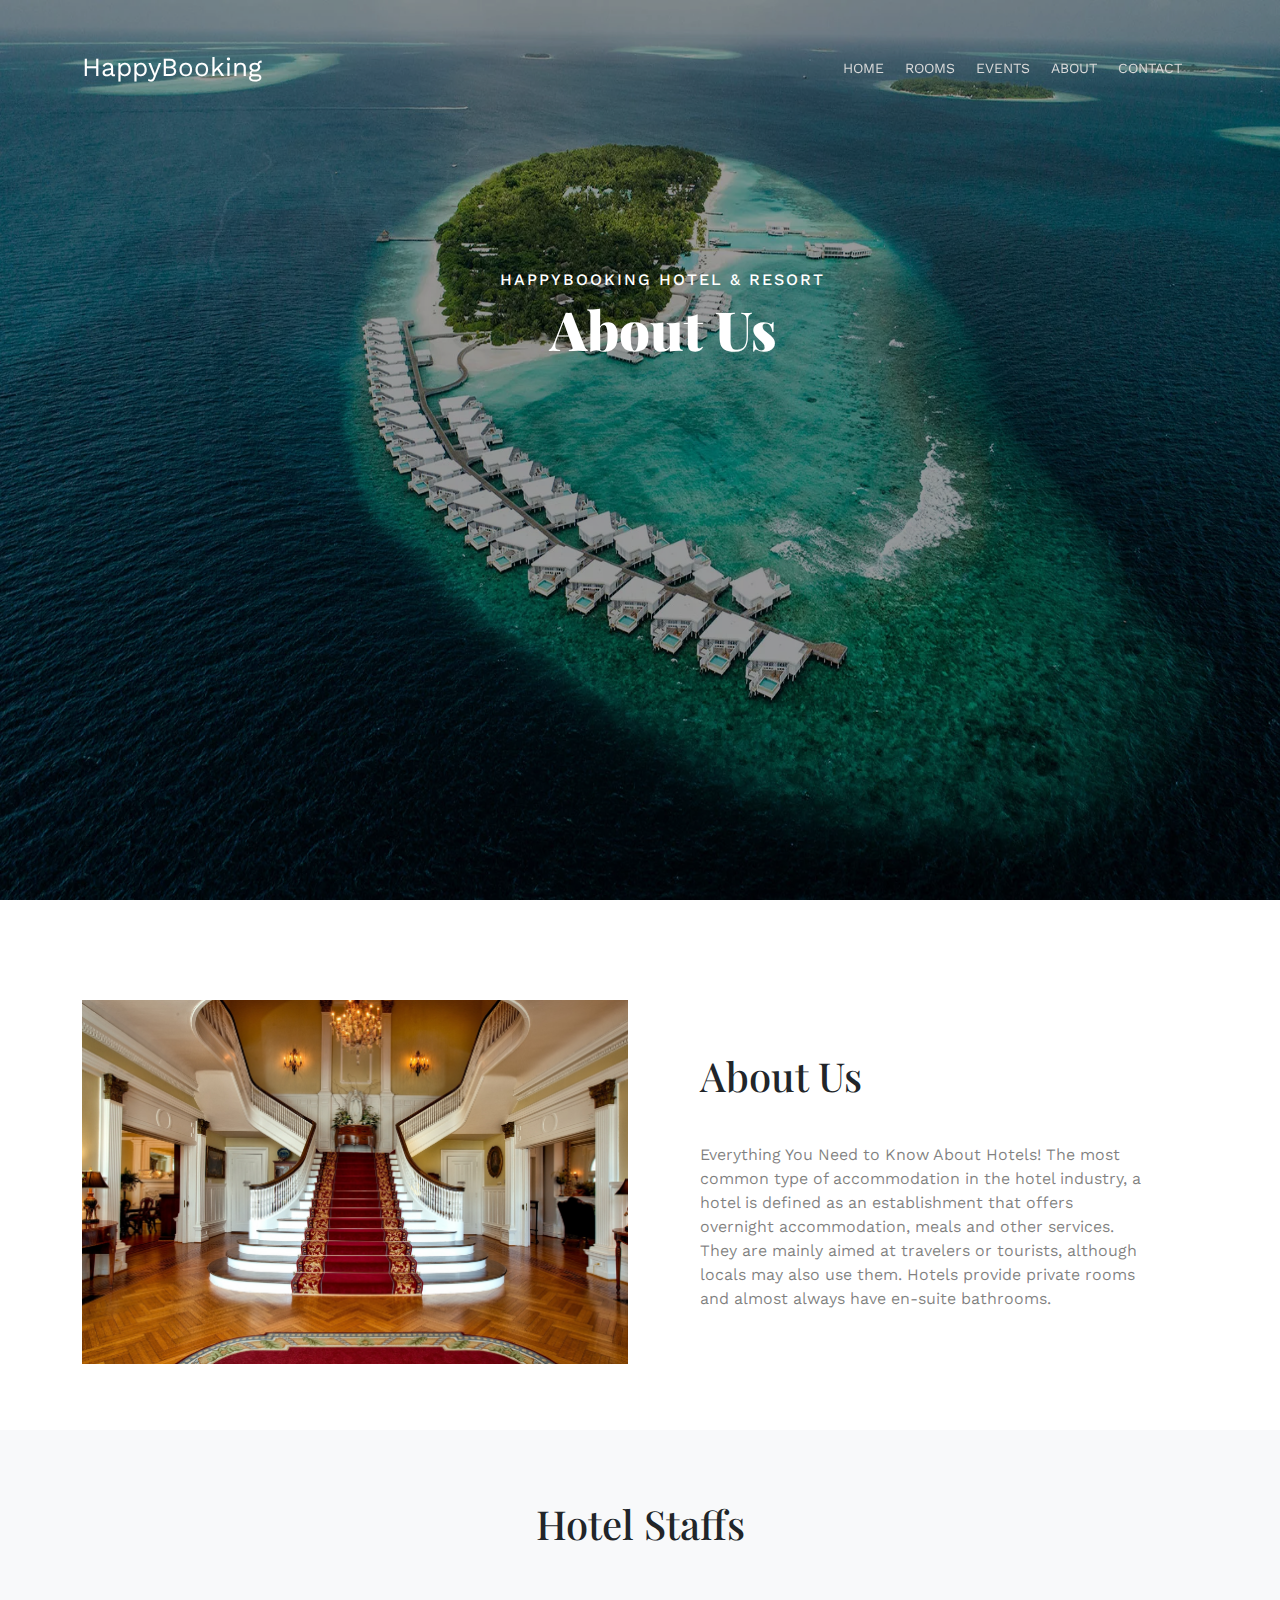
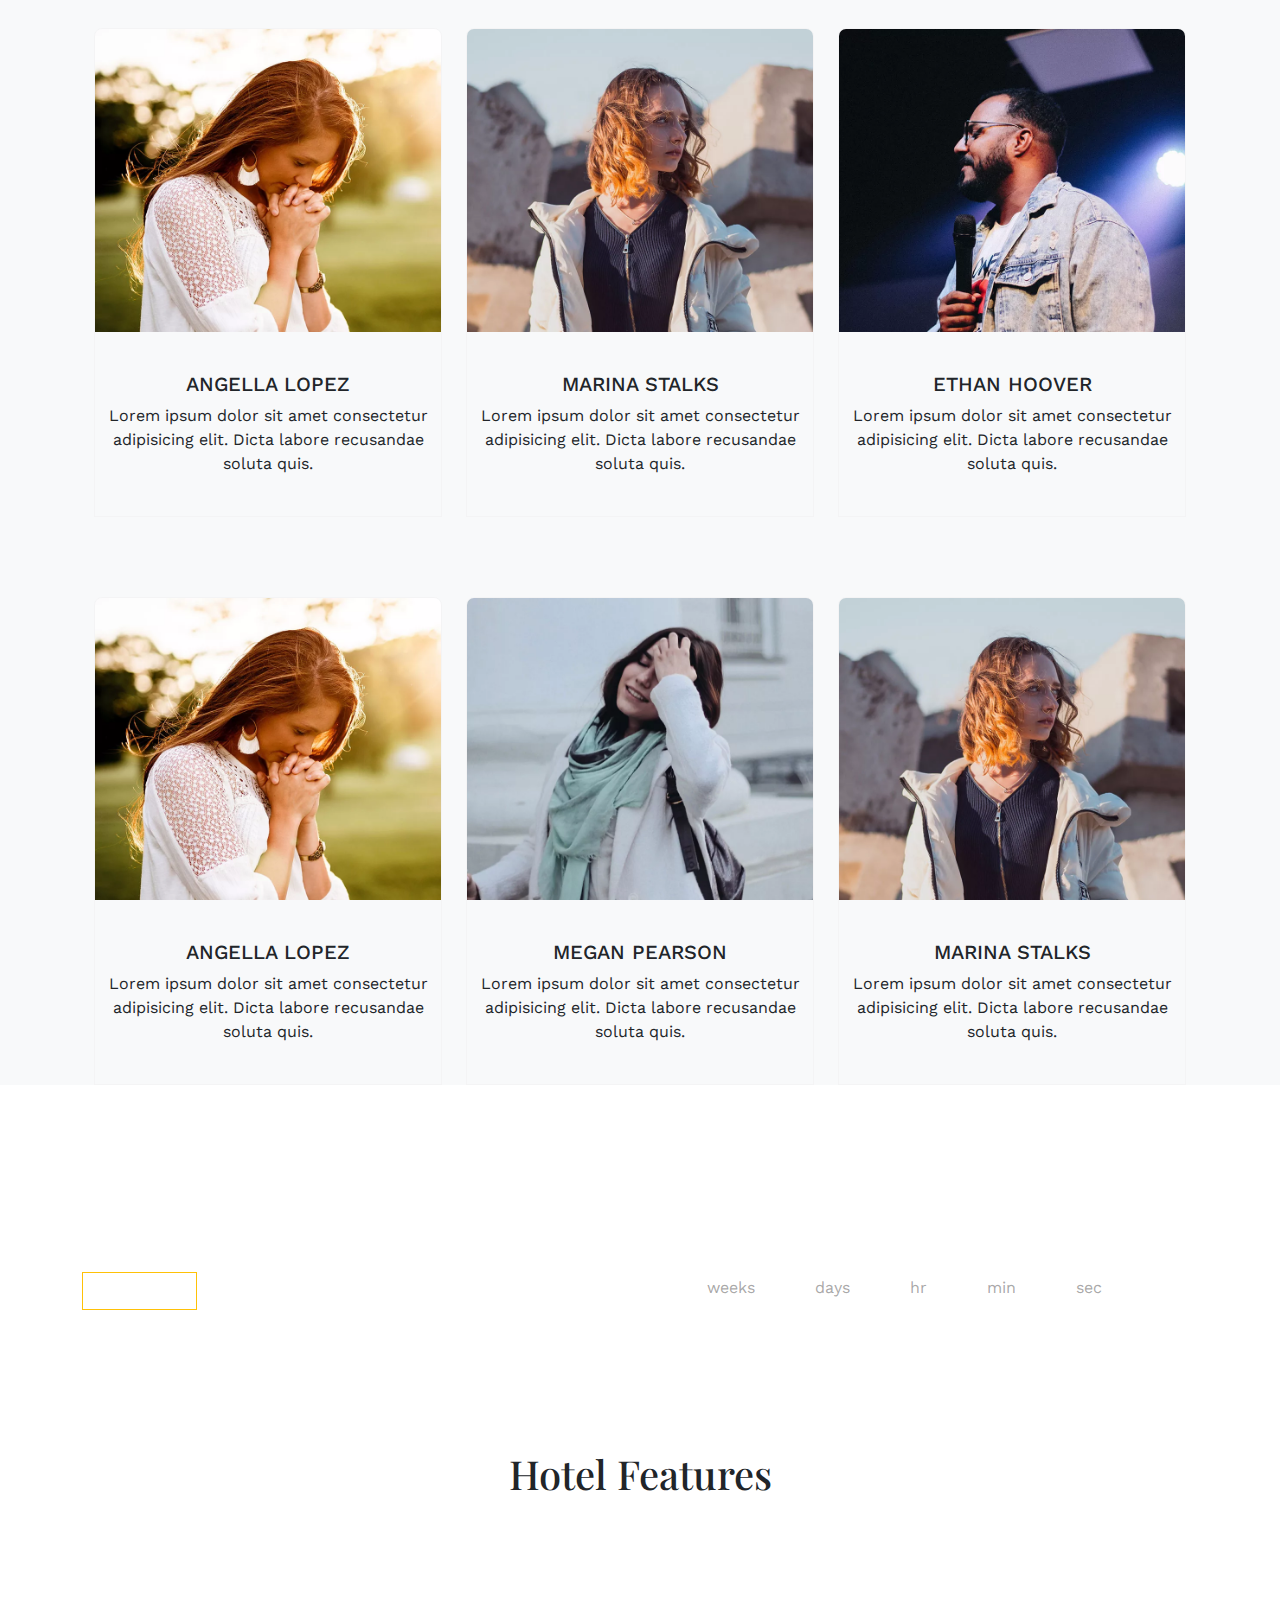
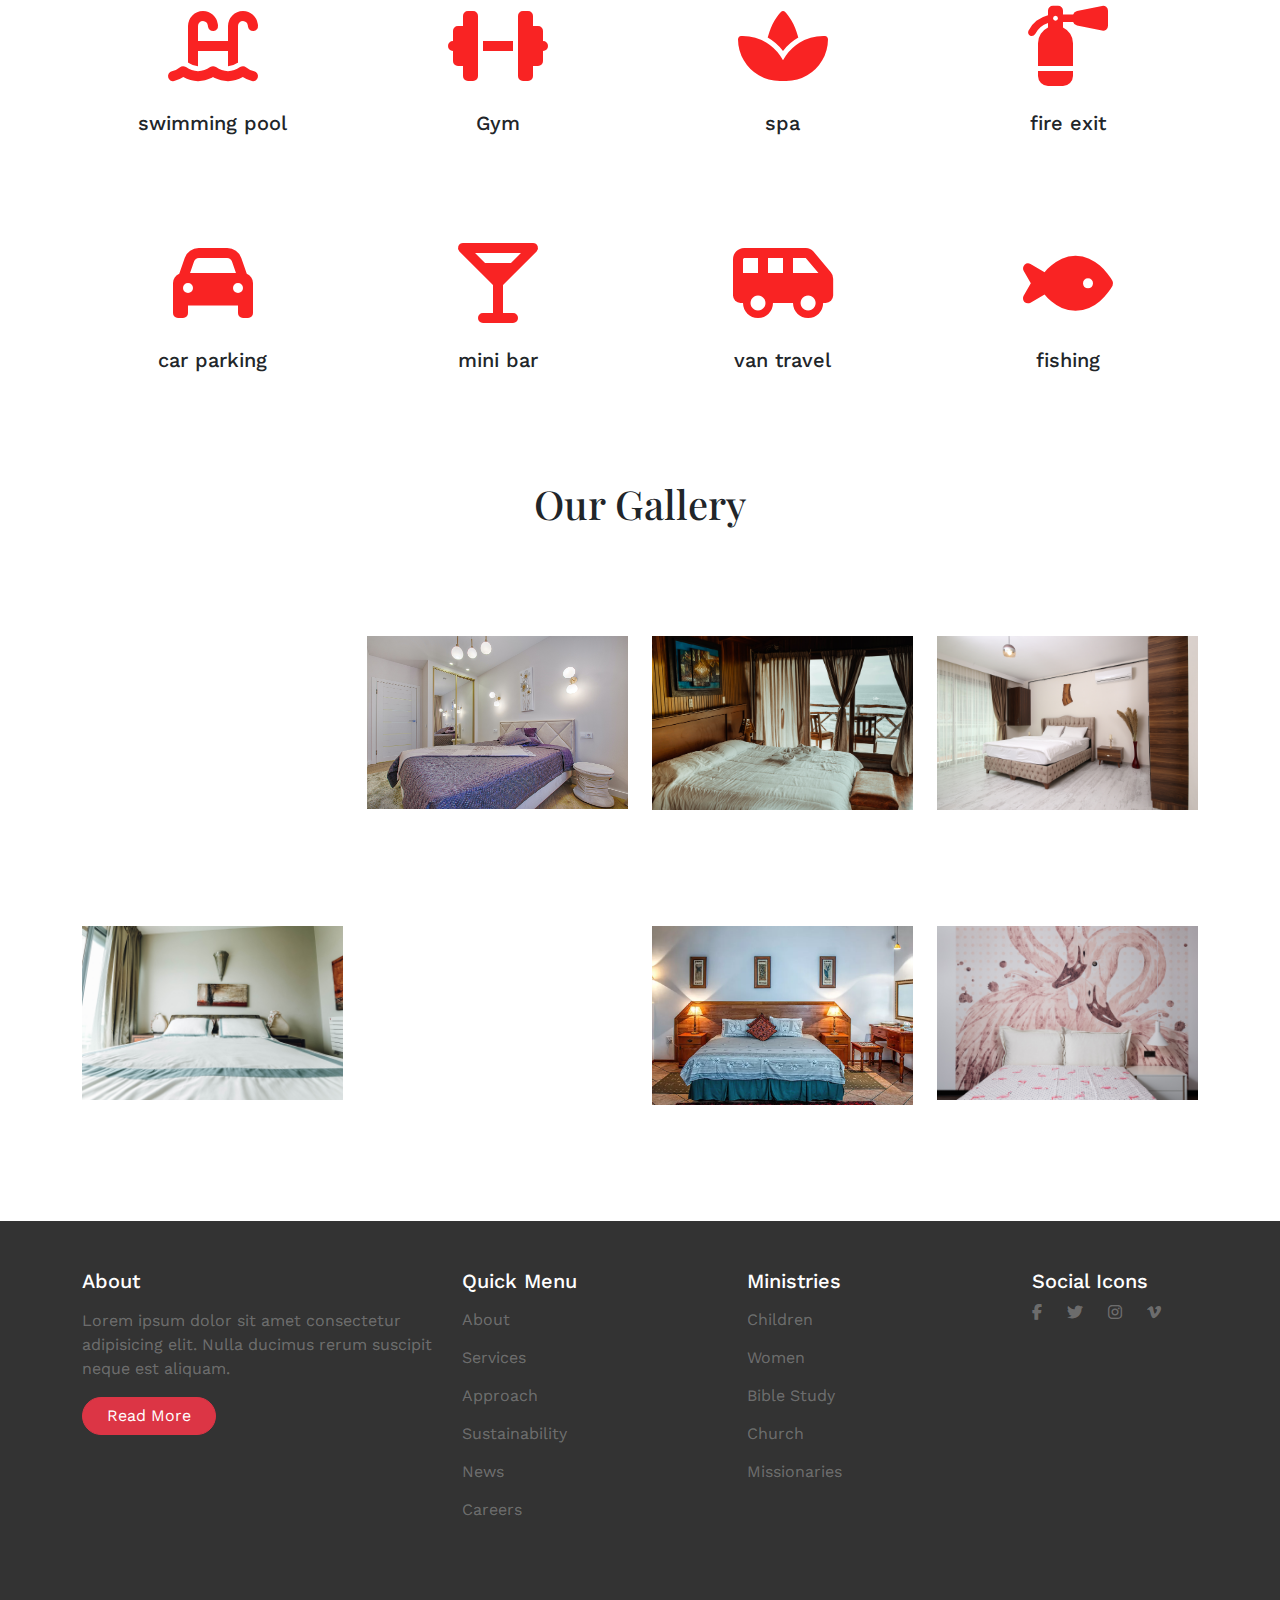
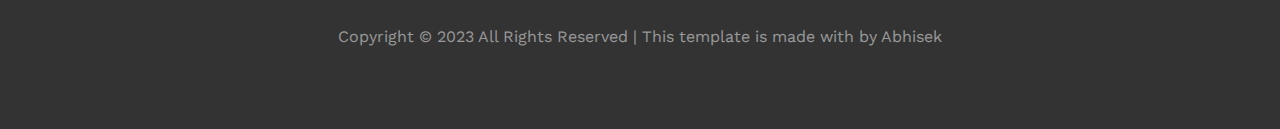
==== about.html @ 4891f891 "changes required in header section and many more section" ====
<!DOCTYPE html>
<html lang="en">

<head>
    <meta charset="UTF-8">
    <meta http-equiv="X-UA-Compatible" content="IE=edge">
    <meta name="viewport" content="width=device-width, initial-scale=1.0">
    <title>Hotel Booking Template</title>
    <link rel="preconnect" href="https://fonts.googleapis.com">
    <link rel="preconnect" href="https://fonts.gstatic.com" crossorigin>
    <link
        href="https://fonts.googleapis.com/css2?family=Playfair+Display:wght@400;500&family=Work+Sans:wght@300;400;700&display=swap"
        rel="stylesheet">
    <link rel="stylesheet" href="./css/bootstrap.min.css">
    <link rel="stylesheet" href="https://cdnjs.cloudflare.com/ajax/libs/OwlCarousel2/2.3.4/assets/owl.carousel.min.css"
        integrity="sha512-tS3S5qG0BlhnQROyJXvNjeEM4UpMXHrQfTGmbQ1gKmelCxlSEBUaxhRBj/EFTzpbP4RVSrpEikbmdJobCvhE3g=="
        crossorigin="anonymous" referrerpolicy="no-referrer" />
    <link rel="stylesheet"
        href="https://cdnjs.cloudflare.com/ajax/libs/OwlCarousel2/2.3.4/assets/owl.theme.default.min.css"
        integrity="sha512-sMXtMNL1zRzolHYKEujM2AqCLUR9F2C4/05cdbxjjLSRvMQIciEPCQZo++nk7go3BtSuK9kfa/s+a4f4i5pLkw=="
        crossorigin="anonymous" referrerpolicy="no-referrer" />
    <link rel="stylesheet" href="https://cdnjs.cloudflare.com/ajax/libs/font-awesome/6.4.0/css/all.min.css">
    <link rel="stylesheet" href="./css/about.css">
</head>

<body>
    <div class="body-wrap">

        <!----------header-section------------>

        <header class="header-section">
            <nav class="header-nav fixed-top mt-5">
                <div class="container">
                    <div class="row align-items-center">

                        <div class="col-xl-2 col-lg-2 col-md-2 col-sm-12 col-12">
                            <div class="nav-logo fw-normal">
                                <a href="index.html">HappyBooking</a>
                            </div>
                        </div>
                        <div class="col-xl-10 col-lg-10 col-md-10 ">
                            <div class="nav-menu text-end ">
                                <ul class="nav-ul">
                                    <li class="nav-list">
                                        <a href="index.html" class="nav-link">home</a>
                                    </li>
                                    <li class="nav-list">
                                        <a href="rooms.html" class="nav-link">rooms</a>
                                    </li>
                                    <li class="nav-list">
                                        <a href="events.html" class="nav-link">events</a>
                                    </li>
                                    <li class="nav-list">
                                        <a href="about.html" class="nav-link">about</a>
                                    </li>
                                    <li class="nav-list">
                                        <a href="contact.html" class="nav-link">contact</a>
                                    </li>
                                </ul>
                            </div>
                        </div>
                    </div>
                </div>
            </nav>
            <div class="banner-portion">
                <figure>
                    <img src="./images/hero_1.jpg" alt="">
                </figure>
            </div>
            <div class="banner-contents z-2 text-center">
                <h2 class="banner-caption text-uppercase">happybooking hotel & resort</h2>
                <h1 class="banner-header text-capitalize mb-3">about us</h1>
            </div>
        </header>

        <!----------aboutus-section------------>

        <section class="aboutus-section">
            <div class="container ">
                <div class="row align-items-center justify-content-between">
                    <div class="col-xs-12 col-sm-12 col-md-6 col-xl-6 ">
                        <div class="aboutus-left-image">
                            <figure class="aboutus-figure ">
                                <img src="./images/about.jpg" alt="aboutus-img">
                            </figure>
                        </div>
                    </div>
                    <div class="col-xs-12 col-sm-12 col-md-6 col-xl-6 ">
                        <div class="aboutus-right-details px-5">
                            <h2 class="aboutus-section-title text-center text-capitalize">about us</h2>
                            <p>
                                Everything You Need to Know About Hotels!
                                The most common type of accommodation in the hotel industry, a hotel is defined as an
                                establishment that
                                offers overnight accommodation, meals and other services. They are mainly aimed at
                                travelers or
                                tourists,
                                although locals may also use them. Hotels provide private rooms and almost always have
                                en-suite
                                bathrooms.
                            </p>
                        </div>
                    </div>
                </div>
            </div>
        </section>

        <!----------our-room-section------------>

        <section class="hotel-staffs-section">
            <h2 class="staffs-section-header text-center">hotel staffs</h2>
            <div class="container  text-center">
                <div class="row staffs-section-row ">
                    <div class="col-xl-4  col-md-4  col-sm-12 col-xs-12 ">
                        <div class="staffs-details">
                            <a href="#">
                                <img src="./images/person_1.jpg" class="staffs-details-images" alt="...">
                            </a>
                            <div class="staffs-details-body">
                                <h5 class="staffs-details-title">ANGELLA LOPEZ</h5>
                                <p class="staffs-details-text">Lorem ipsum dolor sit amet consectetur adipisicing
                                    elit. Dicta labore recusandae soluta quis.</p>
                            </div>
                        </div>
                    </div>
                    <div class="col-xl-4  col-md-4  col-sm-12 col-xs-12 ">
                        <div class="staffs-details ">
                            <a href="#">
                                <img src="./images/person_2.jpg" class="staffs-details-images" alt="...">
                            </a>
                            <div class="staffs-details-body">
                                <h5 class="staffs-details-title">MARINA STALKS</h5>
                                <p class="staffs-details-text">Lorem ipsum dolor sit amet consectetur adipisicing
                                    elit. Dicta labore recusandae soluta quis.</p>
                            </div>
                        </div>
                    </div>
                    <div class="col-xl-4  col-md-4  col-sm-12 col-xs-12 ">
                        <div class="staffs-details">
                            <a href="#">
                                <img src="./images/person_3.jpg" class="staffs-details-images" alt="...">
                            </a>
                            <div class="staffs-details-body">
                                <h5 class="staffs-details-title">ETHAN HOOVER</h5>
                                <p class="staffs-details-text">Lorem ipsum dolor sit amet consectetur adipisicing
                                    elit. Dicta labore recusandae soluta quis.</p>
                            </div>
                        </div>
                    </div>
                </div>
                <div class="row  staffs-section-row">
                    <div class="col-xl-4  col-md-4  col-sm-12 col-xs-12">
                        <div class="staffs-details">
                            <a href="#">
                                <img src="./images/person_1.jpg" class="staffs-details-images" alt="...">
                            </a>
                            <div class="staffs-details-body">
                                <h5 class="staffs-details-title">ANGELLA LOPEZ</h5>
                                <p class="staffs-details-text">Lorem ipsum dolor sit amet consectetur adipisicing
                                    elit. Dicta labore recusandae soluta quis.</p>
                            </div>
                        </div>
                    </div>
                    <div class="col-xl-4  col-md-4  col-sm-12 col-xs-12 ">
                        <div class="staffs-details">
                            <a href="#">
                                <img src="./images/person_4.jpg" class="staffs-details-images" alt="...">
                            </a>
                            <div class="staffs-details-body">
                                <h5 class="staffs-details-title">MEGAN PEARSON</h5>
                                <p class="staffs-details-text">Lorem ipsum dolor sit amet consectetur adipisicing
                                    elit. Dicta labore recusandae soluta quis.</p>
                            </div>
                        </div>
                    </div>
                    <div class="col-xl-4  col-md-4  col-sm-12 col-xs-12 ">
                        <div class="staffs-details">
                            <a href="#">
                                <img src="./images/person_2.jpg" class="staffs-details-images" alt="...">
                            </a>
                            <div class="staffs-details-body">
                                <h5 class="staffs-details-title">MARINA STALKS</h5>
                                <p class="staffs-details-text">Lorem ipsum dolor sit amet consectetur adipisicing
                                    elit. Dicta labore recusandae soluta quis.</p>
                            </div>
                        </div>
                    </div>
                </div>
            </div>
        </section>

        <!----------offer-promotion-section-------------->

        <section class="offer-promotion-section">
            <div class="container ">
                <div class="row align-items-center">

                    <div class="col-md-6">
                        <h2 class="text-white">Summer Promo 50% Off</h2>
                        <a href="#" class="text-white btn btn-outline-warning rounded-0 text-uppercase">Avail Now</a>
                    </div>

                    <div class="col-md-6">
                        <span class="caption">The Promo will start in</span>
                        <div id="date-countdown">
                            <span class="countdown-block">
                                <span class="label fs-1 text-white">00</span> weeks </span>
                            <span class="countdown-block">
                                <span class="label fs-1 text-white">00</span> days </span>
                            <span class="countdown-block">
                                <span class="label fs-1 text-white">00</span> hr </span>
                            <span class="countdown-block">
                                <span class="label fs-1 text-white">00</span> min </span>
                            <span class="countdown-block">
                                <span class="label fs-1 text-white">00</span> sec</span>
                        </div>
                    </div>
                </div>
            </div>
        </section>

        <!----------Hotel-features-section------------>

        <section class="hotel-features-section">
            <h2 class="hotel-features-section-header text-center">hotel features</h2>
            <div class="container  text-center">

                <div class="row">
                    <div class="col-xl-3  col-md-3  col-sm-6 col-xs-12">
                        <div class="hotel-features-icons ">
                            <i class="fa fa-water-ladder"></i>
                            <h2>swimming pool</h2>
                        </div>
                    </div>
                    <div class="col-xl-3  col-md-3 col-sm-6 col-xs-12">
                        <div class="hotel-features-icons ">
                            <i class="fa fa-dumbbell"></i>
                            <h2> Gym</h2>
                        </div>
                    </div>
                    <div class="col-xl-3  col-md-3  col-sm-6 col-xs-12">
                        <div class="hotel-features-icons ">
                            <i class="fa fa-spa"></i>
                            <h2>spa</h2>
                        </div>
                    </div>
                    <div class=" col-xl-3  col-md-3  col-sm-6 col-xs-12">
                        <div class="hotel-features-icons">
                            <i class="fa fa-fire-extinguisher"></i>
                            <h2>fire exit</h2>
                        </div>
                    </div>
                </div>

                <div class="row">
                    <div class=" col-xl-3  col-md-3  col-sm-6 col-xs-12">
                        <div class="hotel-features-icons">
                            <i class="fa fa-car"></i>
                            <h2>car parking</h2>
                        </div>
                    </div>
                    <div class=" col-xl-3  col-md-3  col-sm-6 col-xs-12">
                        <div class="hotel-features-icons">
                            <i class="fa fa-martini-glass"></i>
                            <h2>mini bar</h2>
                        </div>
                    </div>
                    <div class=" col-xl-3  col-md-3  col-sm-6 col-xs-12">
                        <div class="hotel-features-icons">
                            <i class="fa fa-van-shuttle"></i>
                            <h2>van travel</h2>
                        </div>
                    </div>
                    <div class=" col-xl-3  col-md-3  col-sm-6 col-xs-12">
                        <div class="hotel-features-icons">
                            <i class="fa fa-fish"></i>
                            <h2>fishing</h2>
                        </div>
                    </div>
                </div>

            </div>
        </section>

        <!----------our-gallery-section------------------>

        <section class="our-gallery-section">
            <h2 class="gallery-section-header text-center">our gallery</h2>
            <div class="container  text-center">
                <div class="row">
                    <div class="col-xl-3 col-md-3 col-sm-6 col-xs-12">
                        <div class="gallery-section-figure">
                            <figure>
                                <img src="./images/img_11.jpg" alt="">
                            </figure>
                            <small>
                                visit once
                            </small>
                        </div>
                    </div>
                    <div class="col-xl-3 col-md-3 col-sm-6 col-xs-12">
                        <div class="gallery-section-figure">
                            <figure>
                                <img src="./images/img_9.jpg" alt="">
                            </figure>
                            <small>
                                visit once
                            </small>
                        </div>
                    </div>
                    <div class="col-xl-3 col-md-3 col-sm-6 col-xs-12">
                        <div class="gallery-section-figure">
                            <figure>
                                <img src="./images/img_8.jpg" alt="">
                            </figure>
                            <small>
                                visit once
                            </small>
                        </div>
                    </div>
                    <div class="col-xl-3 col-md-3 col-sm-6 col-xs-12">
                        <div class="gallery-section-figure">
                            <figure>
                                <img src="./images/img_14.jpg" alt="">
                            </figure>
                            <small>
                                visit once
                            </small>
                        </div>
                    </div>
                </div>

                <div class="row">
                    <div class="col-xl-3 col-md-3 col-sm-6 col-xs-12">
                        <div class="gallery-section-figure">
                            <figure>
                                <img src="./images/img_5.jpg" alt="">
                            </figure>
                            <small>
                                visit once
                            </small>
                        </div>
                    </div>
                    <div class="col-xl-3 col-md-3 col-sm-6 col-xs-12">
                        <div class="gallery-section-figure">
                            <figure>
                                <img src="./images/img_12.jpg" alt="">
                            </figure>
                            <small>
                                visit once
                            </small>
                        </div>
                    </div>
                    <div class="col-xl-3 col-md-3 col-sm-6 col-xs-12">
                        <div class="gallery-section-figure">
                            <figure>
                                <img src="./images/img_1.jpg" alt="">
                            </figure>
                            <small>
                                visit once
                            </small>
                        </div>
                    </div>
                    <div class="col-xl-3 col-md-3 col-sm-6 col-xs-12">
                        <div class="gallery-section-figure">
                            <figure>
                                <img src="./images/img_10.jpg" alt="">
                            </figure>
                            <small>
                                visit once
                            </small>
                        </div>
                    </div>
                </div>
            </div>

        </section>

        <!----------footer-section------------------>

        <section class="footer-section">
            <div class="container pt-5">
                <div class="row">
                    <div class="col-md-4">
                        <div class="about-footer">
                            <h5 class="text-white">About</h5>
                            <p class="about-footer-para pt-2">Lorem ipsum dolor sit amet consectetur adipisicing elit.
                                Nulla
                                ducimus rerum suscipit neque est aliquam.</p>
                            <p><a href="#" class="text-white btn btn-danger pill rounded-pill px-4 text-capitalize">read
                                    more</a></p>
                        </div>
                    </div>
                    <div class="col-md-3">
                        <div class="Quick-Menu">
                            <h5 class="text-white">Quick Menu</h5>
                            <ul class="quick-menu-ul">
                                <li class="footer-lists"><a href="#">About</a></li>
                                <li class="footer-lists"><a href="#">Services</a></li>
                                <li class="footer-lists"><a href="#">Approach</a></li>
                                <li class="footer-lists"><a href="#">Sustainability</a></li>
                                <li class="footer-lists"><a href="#">News</a></li>
                                <li class="footer-lists"><a href="#">Careers</a></li>
                            </ul>
                        </div>
                    </div>
                    <div class="col-md-3">
                        <div class="ministries">
                            <h5 class="text-white">Ministries</h5>
                            <ul class="ministries-ul">
                                <li class="footer-lists"><a href="#">Children</a></li>
                                <li class="footer-lists"><a href="#">Women</a></li>
                                <li class="footer-lists"><a href="#">Bible Study</a></li>
                                <li class="footer-lists"><a href="#">Church</a></li>
                                <li class="footer-lists"><a href="#">Missionaries</a></li>
                            </ul>
                        </div>
                    </div>
                    <div class="col-md-2">
                        <div class="Social-Icons">
                            <h5 class="text-white">Social Icons</h5>
                            <ul class="social-icons-ul">
                                <li><a href=""><i class="fa-brands fa-facebook-f"></i></a></li>
                                <li><a href=""><i class="fa-brands fa-twitter"></i></a></li>
                                <li><a href=""><i class="fa-brands fa-instagram"></i></i></a></li>
                                <li><a href=""><i class="fa-brands fa-vimeo-v"></i></a></li>

                            </ul>

                        </div>
                    </div>
                </div>
                <div class="row">
                    <div class="col-md-12 text-center">
                        <p class="footer-copyright">Copyright © 2023 All Rights Reserved | This template is made with by
                            Abhisek</p>
                    </div>
                </div>
            </div>

        </section>

        <script src="https://cdnjs.cloudflare.com/ajax/libs/jquery/3.7.0/jquery.min.js"
            integrity="sha512-3gJwYpMe3QewGELv8k/BX9vcqhryRdzRMxVfq6ngyWXwo03GFEzjsUm8Q7RZcHPHksttq7/GFoxjCVUjkjvPdw=="
            crossorigin="anonymous" referrerpolicy="no-referrer"></script>
        <script src="https://cdnjs.cloudflare.com/ajax/libs/OwlCarousel2/2.3.4/owl.carousel.min.js"
            integrity="sha512-bPs7Ae6pVvhOSiIcyUClR7/q2OAsRiovw4vAkX+zJbw3ShAeeqezq50RIIcIURq7Oa20rW2n2q+fyXBNcU9lrw=="
            crossorigin="anonymous" referrerpolicy="no-referrer"></script>
        <script src="./js/bootstrap.min.js"></script>
        <script src="./js/index.js"></script>
    </div>
</body>

</html>
---- css/about.css ----
*{
    font-family: 'Playfair Display', serif;
    font-family: 'Work Sans', sans-serif;
    margin:0;
    padding:0;
    text-decoration:none;
    list-style:none;
    box-sizing:border-box;

}
/**************header-section********************/

.nav-ul{
    margin-bottom: 0px !important;
}
.nav-list{
    display: inline-block;
    padding-right: 16px;
    text-transform: uppercase;
}
.nav-list:hover .nav-link{
    color: #fff;
    transition: transform 0.4s ease;
    transform: scale(1.1);
}
.nav-link{
    color: rgb(217, 217, 217);
    font-size: 14px;
}
.nav-logo a{
    text-decoration: none;
    font-size: 26px;
    color: rgb(255, 255, 255);
}

.banner-portion figure img{
    position: relative;
    width: 100%;
    height: 100vh;
}
.banner-portion::after{
    content:"" ;
    background: rgba(0,0,0,0.4);
    z-index:2;
    position: absolute;
    top: 0;
    bottom: 0;
    left: 0;
    right: 0;
}
.banner-contents{
    position: absolute;
    top: 270px;
    left: 500px;
    text-align: center;
}
.banner-header{ 
    color: white;
    font-size: 54px;
    font-weight: 900;
    line-height: 1.2;
    font-family: "Playfair Display";
}
.banner-caption{
    color: white;
    font-size: 16px;
    letter-spacing: 2px;
}

/***************aboutus-section*********************/

.aboutus-section{
    margin-top: 100px;
}
.aboutus-figure img{
    width: 100%;
    height: auto;
}
.aboutus-section-title{
    display: inline-block;
    font-family: "Playfair Display";
    font-size: 40px;
}
.aboutus-right-details>p{
    color: rgba(0,0,0,0.5);
    margin-top: 35px;
}

/***************our-room-section*********************/

.hotel-staffs-section{
    /* background-color: #e2dede; */
    background-color: #f8f9fa;
    margin-top: 50px;
}
.staffs-section-header{
    font-size:40px;
    text-transform:capitalize;
    font-family: 'Playfair Display', serif;
    padding-top: 70px;
}
.staffs-section-row{
    margin:80px 0px;
}
.staffs-details-images{
    width:100%;
    height:100%;
    transition:transform 0.4s ease;
    /* display: block; */
}
.staffs-details{
    overflow: hidden;
    border: 1px solid rgba(215, 210, 210, 0.1);
    border-radius: 8px 8px 0px 0px;
}
.staffs-details:hover img{
    transform:scale(1.1);
}
.staffs-details:hover{
    box-shadow: 0 0px 25px 5px rgba(0,0,0,0.1);
}
.staffs-details-body{
    margin:40px 0px;
}

/****************offer-promotion-section********************/

.offer-promotion-section{
    background-image: url(../images/hero_1.jpg);
    background-attachment: fixed;
    margin-top:100px;
    margin-bottom: 100px;
    font-family: 'Playfair Display', serif;
    padding: 40px;
    position: relative;
}
/* .offer-promotion-section::after{
    content: "";
    position: absolute;
    top: 0;
    bottom: 0;
    left: 0;
    right: 0;
    z-index: 2;
    background-color: rgba(0,0,0,0.1);  
} */
.caption{
    font-size: 12px;
    text-transform: uppercase;
    color: #fff;
    letter-spacing: 3px;
}
.countdown-block{
    color: rgba(131, 130, 130, 0.7);
}

/****************Hotel-features-section********************/

.hotel-features-section{
    margin-top: 100px;
}

.hotel-features-section-header{
    font-size:40px;
    text-transform:capitalize;
    font-family: 'Playfair Display', serif;
}
.hotel-features-icons .fa{
    font-size: 80px;
    color:rgb(249, 35, 35);
}
.hotel-features-icons h2{
    font-size: 20px;
    margin-top: 25px;
}
.hotel-features-icons{
    margin-top: 100px;
}

/******************our-gallery-section**********************/

.our-gallery-section{
    margin-top: 100px;
}
.gallery-section-header{
    font-size:40px;
    text-transform:capitalize;
    font-family: 'Playfair Display', serif;
}
.gallery-section-figure figure img{
    width: 100%;
}
.gallery-section-figure:hover img{
    transform: scale(1.2);
    transition: .3s ease;
}
.gallery-section-figure{
    position:relative;
    margin-top: 100px;
    cursor:zoom-in;
}
.gallery-section-figure figure{
    overflow: hidden;
}
.gallery-section-figure small{
    position: absolute;
    top: 0;
    left: 0;
    font-size: 20px;
    color: f23a2e;
    z-index: 2;
    width: 100%;
    height: 100%;
    background: #c2c1c1;
    display: flex;
    align-items: center;
    justify-content: center;
    opacity: .7;
    visibility: hidden;
    font-family: 'Playfair Display', serif;

}
.gallery-section-figure:hover small{
    visibility: visible;
}

/************footer-section*********************/

.footer-section{
    margin-top: 100px;
    background-color: rgba(0,0,0,0.8);
}
.about-footer{
    display: flex;
    justify-content: flex-start;
    flex-direction: column;
}
.about-footer-para{
    color: rgba(255, 255, 255, 0.3);
}
.Quick-Menu , .ministries{
    display:flex;
    justify-content: flex-start;
    flex-direction: column;
}
.quick-menu-ul , .ministries-ul , .social-icons-ul{
    padding-left: 0px;
}
.social-icons-ul li{
    display:inline-block;
}
.social-icons-ul li a i{
   padding-right: 20px;
    color: rgba(255, 255, 255, 0.3);
}
.social-icons-ul >li>a:hover i{
    color: #ffff;
    transition: .5s;
}
.footer-lists:hover a{
    color: #ffff;
}
.footer-lists a{
    text-decoration: none;
    color: rgba(255, 255, 255, 0.3);
    transition: .5s;
}
.footer-lists{
    line-height: 38px;
}
.footer-copyright{
    color: rgba(255, 255, 255, 0.5);
    margin:80px 0px;
    font-family: 'Work Sans', sans-serif;
}
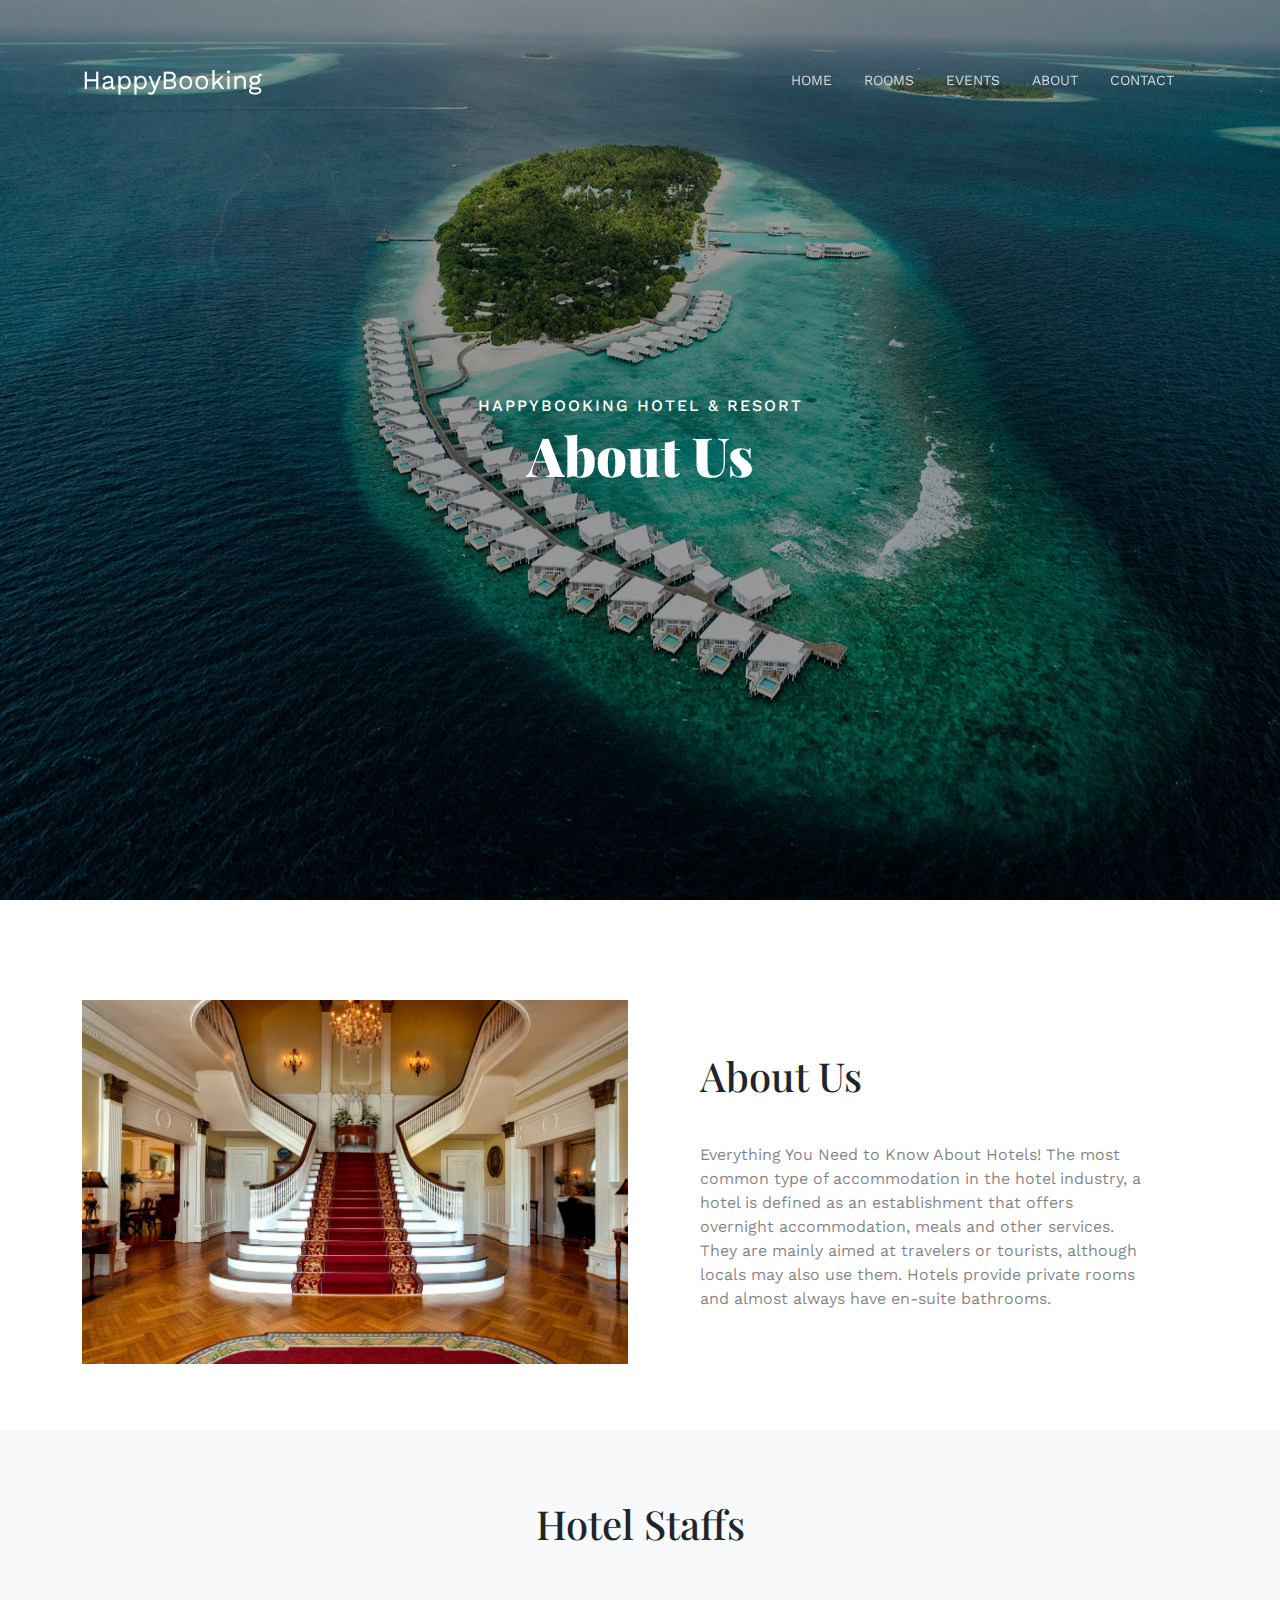
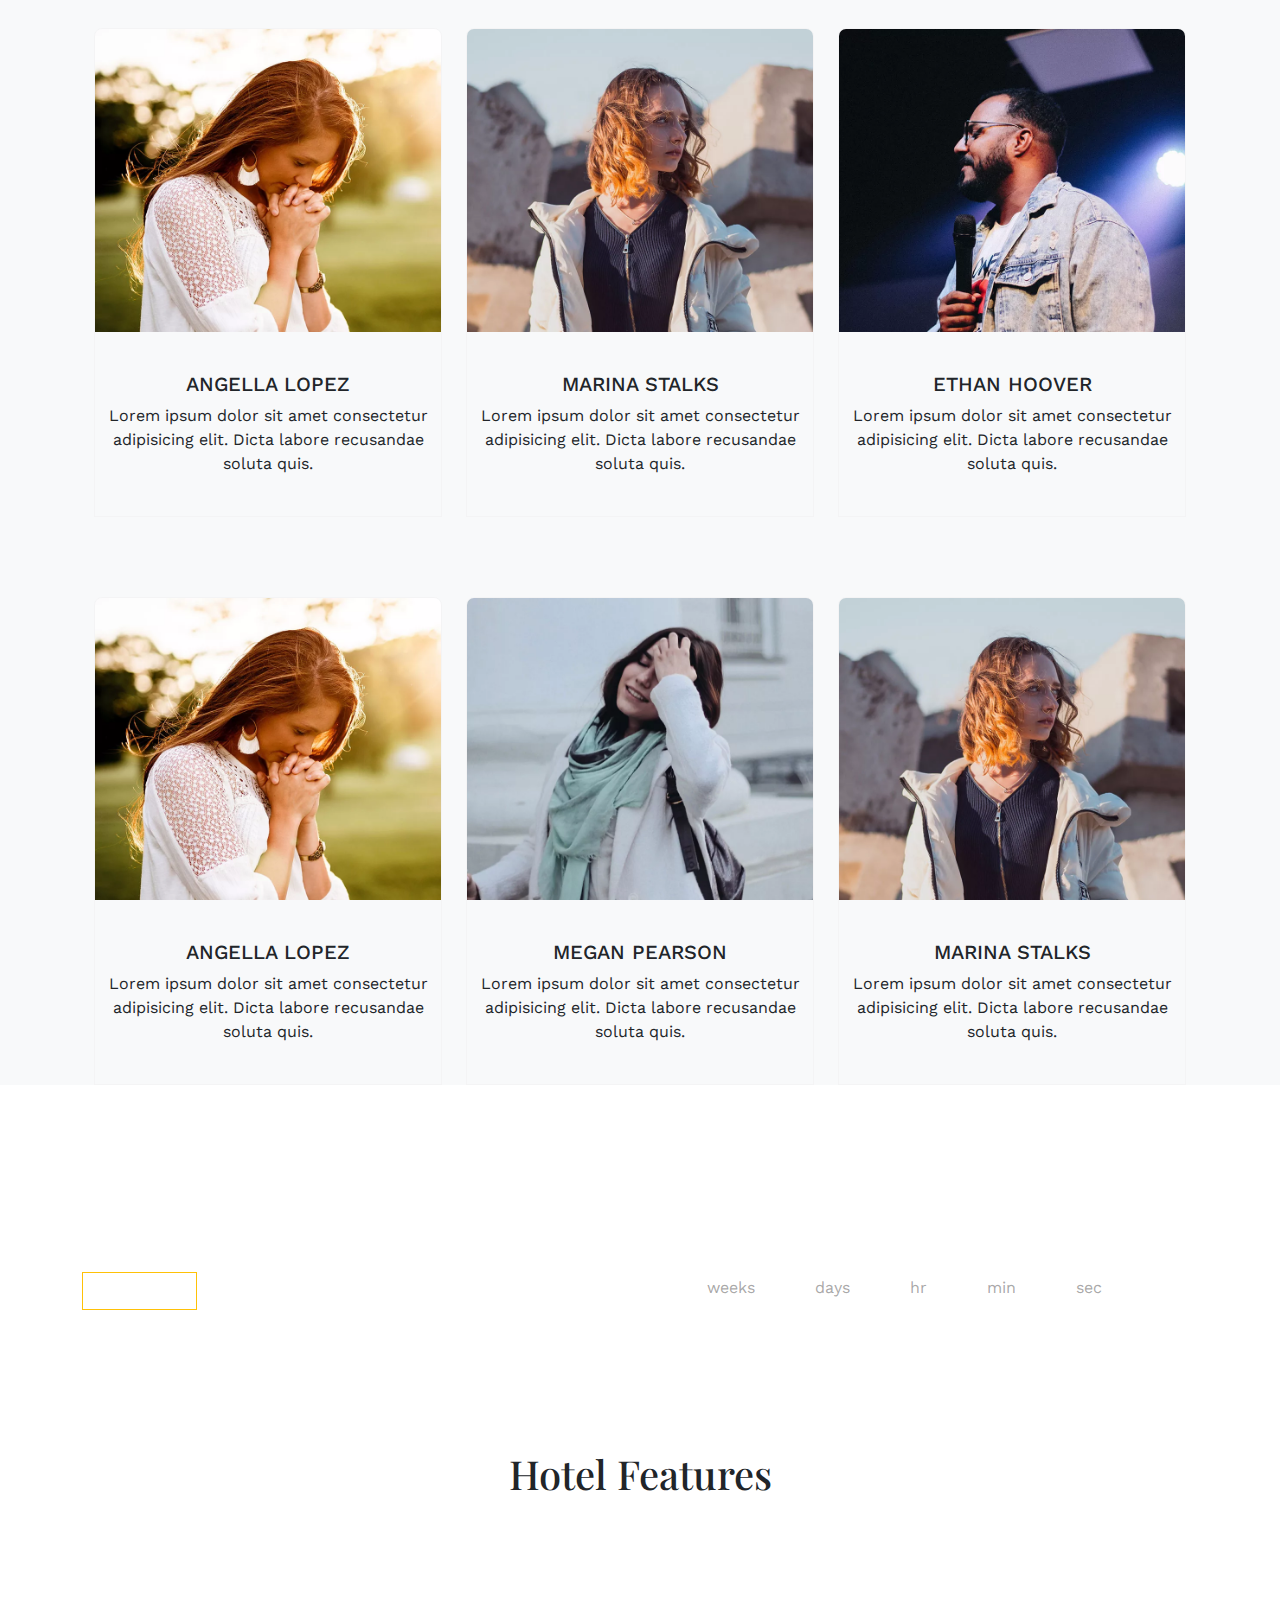
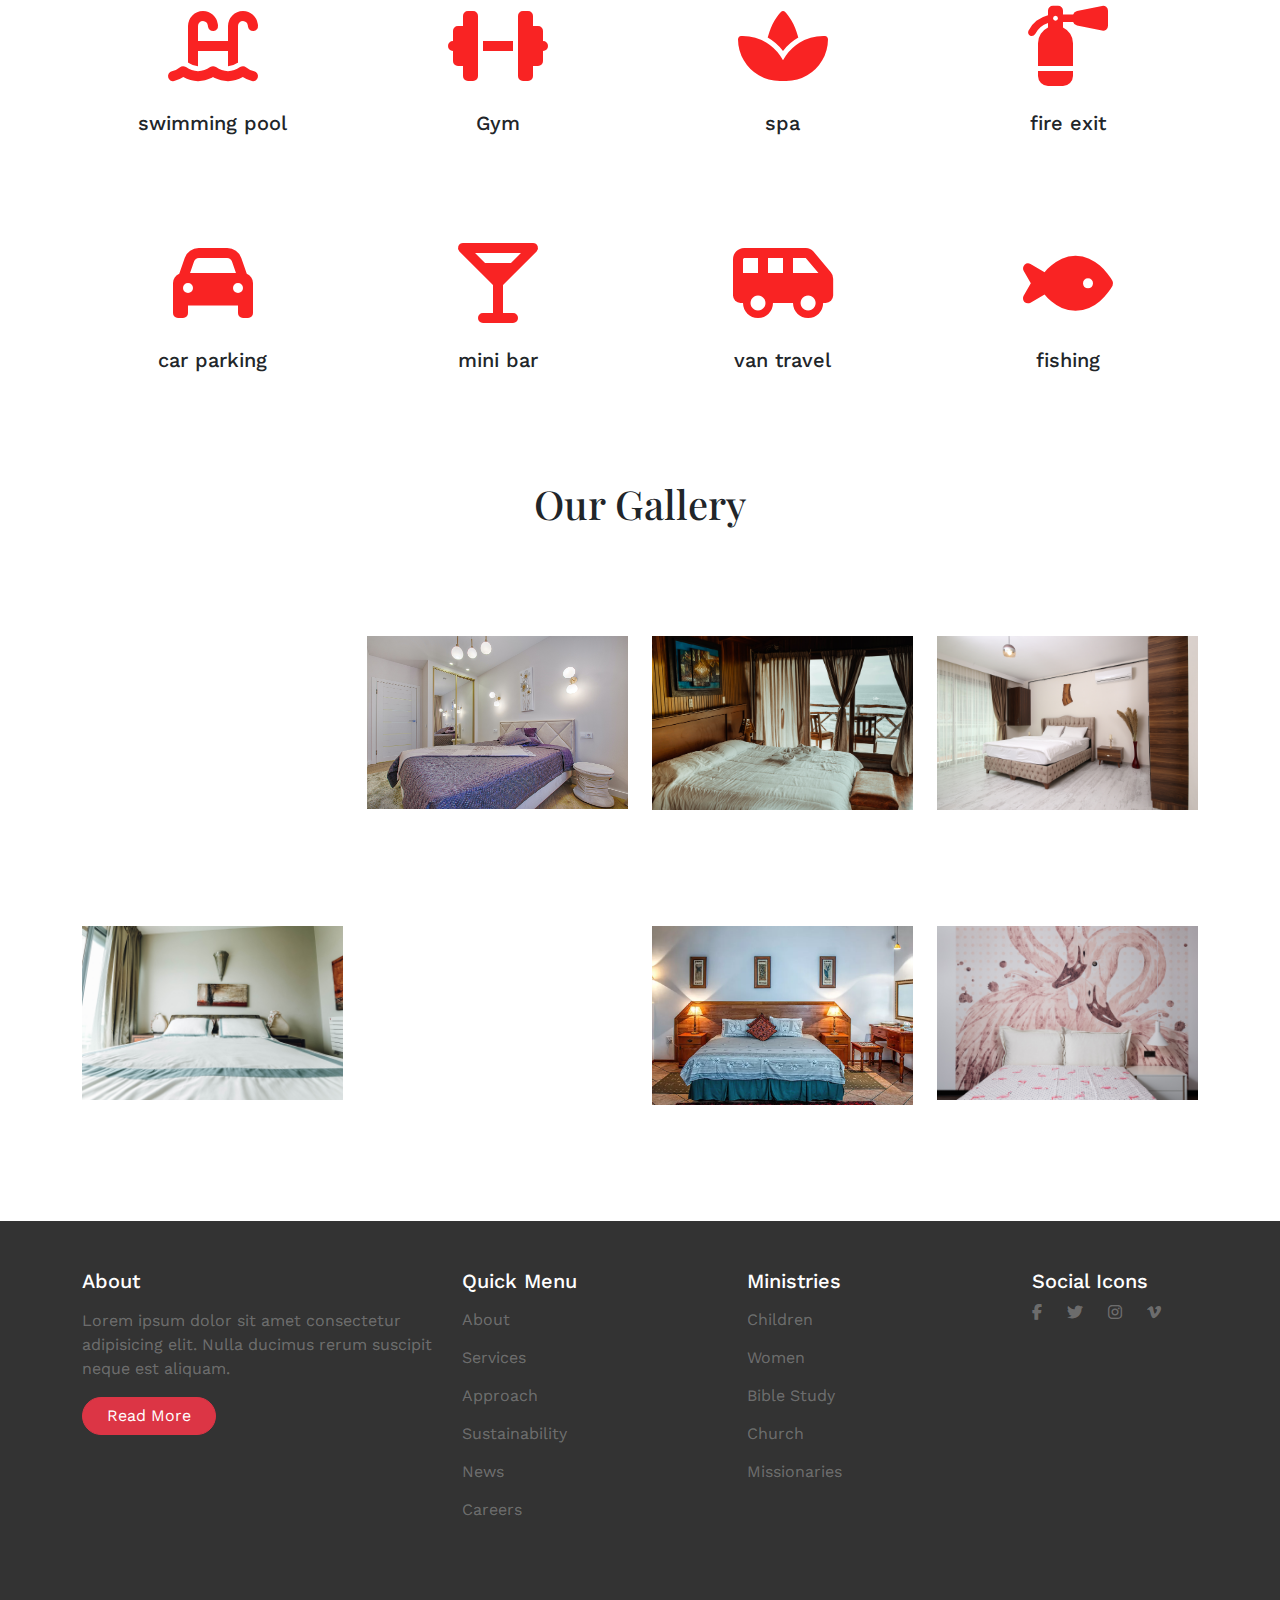
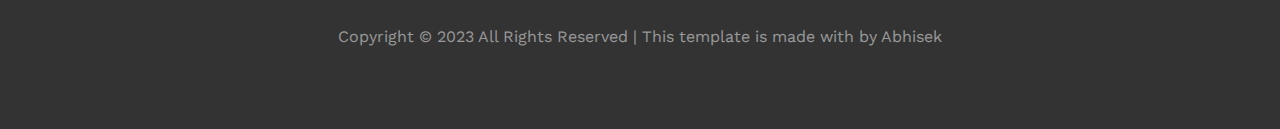
==== commit 4805c103: "adding navigation bar to the header section" ====
--- a/about.html
+++ b/about.html
@@ -29,36 +29,31 @@
         <!----------header-section------------>
 
         <header class="header-section">
-            <nav class="header-nav fixed-top mt-5">
-                <div class="container">
-                    <div class="row align-items-center">
-
-                        <div class="col-xl-2 col-lg-2 col-md-2 col-sm-12 col-12">
-                            <div class="nav-logo fw-normal">
-                                <a href="index.html">HappyBooking</a>
-                            </div>
-                        </div>
-                        <div class="col-xl-10 col-lg-10 col-md-10 ">
-                            <div class="nav-menu text-end ">
-                                <ul class="nav-ul">
-                                    <li class="nav-list">
-                                        <a href="index.html" class="nav-link">home</a>
-                                    </li>
-                                    <li class="nav-list">
-                                        <a href="rooms.html" class="nav-link">rooms</a>
-                                    </li>
-                                    <li class="nav-list">
-                                        <a href="events.html" class="nav-link">events</a>
-                                    </li>
-                                    <li class="nav-list">
-                                        <a href="about.html" class="nav-link">about</a>
-                                    </li>
-                                    <li class="nav-list">
-                                        <a href="contact.html" class="nav-link">contact</a>
-                                    </li>
-                                </ul>
-                            </div>
-                        </div>
+            <nav class="navbar navbar-expand-lg header-nav navbar-light">
+                <div class="container-fluid container  mt-5 ">
+                    <a class="navbar-brand nav-logo" href="index.html">HappyBooking</a>
+                    <button class="navbar-toggler" type="button" data-bs-toggle="collapse" data-bs-target="#navbarNav"
+                        aria-controls="navbarNav" aria-expanded="false" aria-label="Toggle navigation">
+                        <span class="navbar-toggler-icon"></span>
+                    </button>
+                    <div class="collapse navbar-collapse nav-menu" id="navbarNav">
+                        <ul class="navbar-nav  nav-ul text-center">
+                            <li class="nav-list">
+                                <a href="index.html" class="nav-link">home</a>
+                            </li>
+                            <li class="nav-list">
+                                <a href="rooms.html" class="nav-link">rooms</a>
+                            </li>
+                            <li class="nav-list">
+                                <a href="events.html" class="nav-link">events</a>
+                            </li>
+                            <li class="nav-list">
+                                <a href="about.html" class="nav-link">about</a>
+                            </li>
+                            <li class="nav-list">
+                                <a href="contact.html" class="nav-link">contact</a>
+                            </li>
+                        </ul>
                     </div>
                 </div>
             </nav>
--- a/css/about.css
+++ b/css/about.css
@@ -10,9 +10,27 @@
 }
 /**************header-section********************/
 
-.nav-ul{
+.header-section {
+    position: relative;
+}
+.header-nav{
+    position: fixed; 
+    top: 0; 
+    left: 0; 
+    z-index: 100;
+    /* background:transparent; */
+    width: 100%;
+}
+.sticky{
+    padding-bottom:35px;
+    background-color:  rgba(27, 26, 26, 0.6);
+} 
+.navbar-collapse {
+    flex-grow: 0;
+}
+/* .nav-ul{
     margin-bottom: 0px !important;
-}
+} */
 .nav-list{
     display: inline-block;
     padding-right: 16px;
@@ -27,14 +45,15 @@
     color: rgb(217, 217, 217);
     font-size: 14px;
 }
-.nav-logo a{
+.nav-logo{
     text-decoration: none;
     font-size: 26px;
     color: rgb(255, 255, 255);
 }
-
+.nav-logo:hover {
+    color: rgb(255, 255, 255);
+}
 .banner-portion figure img{
-    position: relative;
     width: 100%;
     height: 100vh;
 }
@@ -50,8 +69,9 @@
 }
 .banner-contents{
     position: absolute;
-    top: 270px;
-    left: 500px;
+    top: 50%;
+    left: 50%;
+    transform: translate(-50%,-50%);
     text-align: center;
 }
 .banner-header{ 
